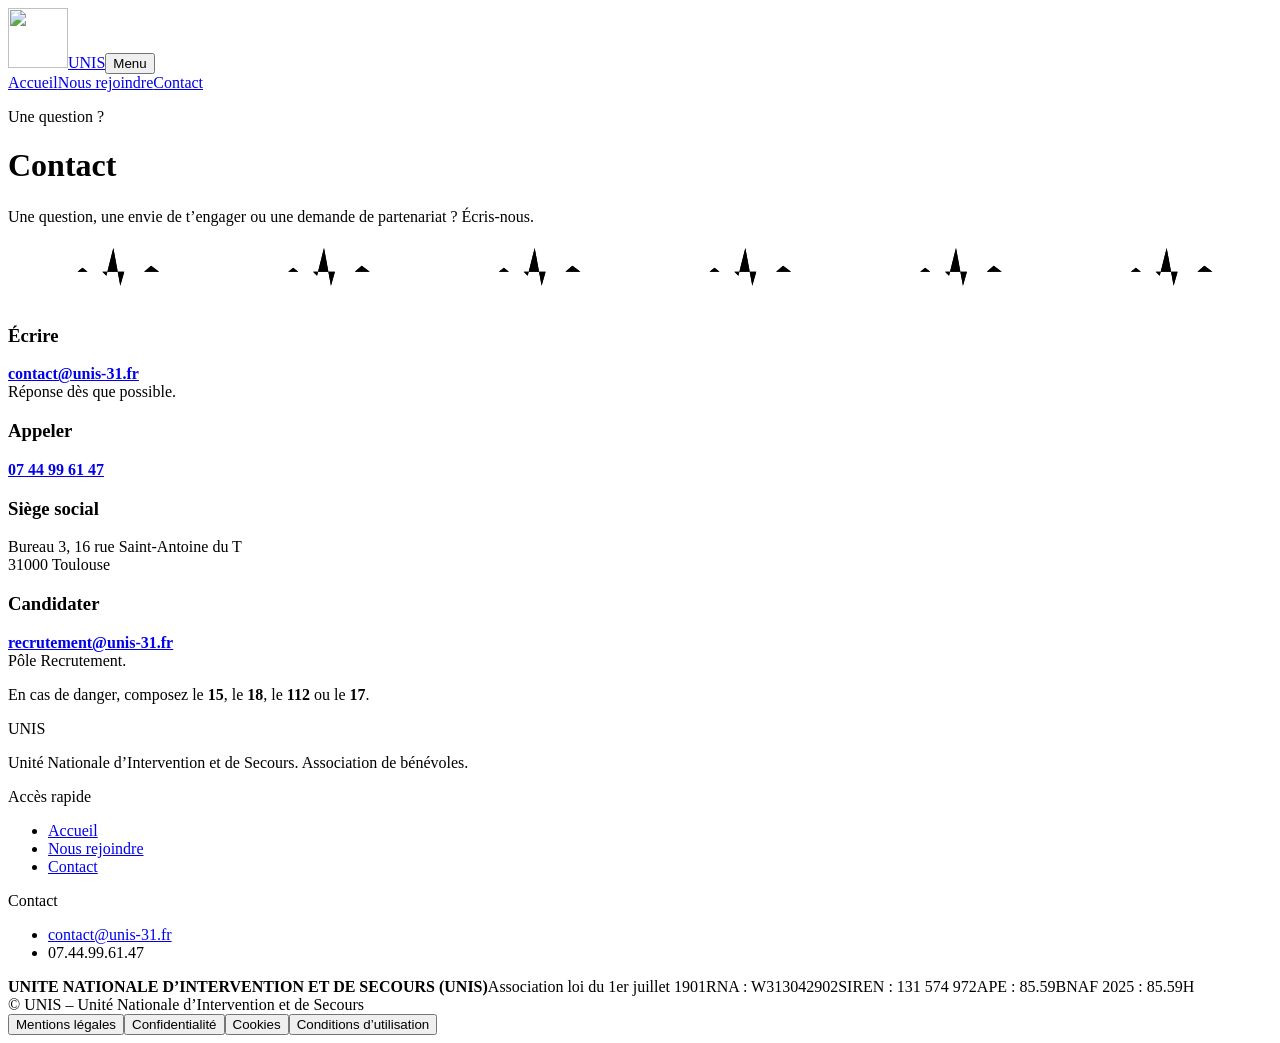
==== contact.html @ af864291 "Add files via upload" ====
<!doctype html><html lang="fr"><head><meta charset="utf-8"><meta name="viewport" content="width=device-width, initial-scale=1, viewport-fit=cover"><title>Contact – UNIS</title><meta name="description" content="UNIS : association de bénévoles engagés dans l’intervention et le secours. Rejoignez l’équipe."><link rel="icon" href="assets/img/logo_unis.png" type="image/png"><link rel="stylesheet" href="https://fonts.googleapis.com/css2?family=Arimo:wght@400;700&family=Bakbak+One&family=Tinos:wght@700&display=swap"><link rel="stylesheet" href="assets/css/style.css"></head><body><header id="hd"><div class="bar"><a class="brand" href="index.html" aria-label="UNIS, accueil"><img src="assets/img/logo_unis.png" alt="" width="60" height="60">UNIS</a><button class="burger" id="bg" aria-expanded="false" aria-controls="nv">Menu</button><nav id="nv" aria-label="Navigation principale"><a href="index.html" data-p="accueil">Accueil</a><a href="rejoindre.html" data-p="rejoindre">Nous rejoindre</a><a href="contact.html" data-p="contact" class="on">Contact</a></nav></div></header><main><div class="pg on"><div class="ph"><div class="wrap"><p class="eyebrow">Une question ?</p><h1>Contact</h1><span class="bar-y"></span><p style="margin-top:24px">Une question, une envie de t’engager ou une demande de partenariat ? Écris-nous.</p></div><svg class="ecg" viewBox="0 0 2544 120" preserveAspectRatio="xMidYMid slice" aria-hidden="true"><path d="M0 60h140 l10 -8 l10 8 h30 l8 8 l14 -56 l14 76 l8 -28 h40 l14 -12 l16 12 h120h140 l10 -8 l10 8 h30 l8 8 l14 -56 l14 76 l8 -28 h40 l14 -12 l16 12 h120h140 l10 -8 l10 8 h30 l8 8 l14 -56 l14 76 l8 -28 h40 l14 -12 l16 12 h120h140 l10 -8 l10 8 h30 l8 8 l14 -56 l14 76 l8 -28 h40 l14 -12 l16 12 h120h140 l10 -8 l10 8 h30 l8 8 l14 -56 l14 76 l8 -28 h40 l14 -12 l16 12 h120h140 l10 -8 l10 8 h30 l8 8 l14 -56 l14 76 l8 -28 h40 l14 -12 l16 12 h120" class="b"/><path d="M0 60h140 l10 -8 l10 8 h30 l8 8 l14 -56 l14 76 l8 -28 h40 l14 -12 l16 12 h120h140 l10 -8 l10 8 h30 l8 8 l14 -56 l14 76 l8 -28 h40 l14 -12 l16 12 h120h140 l10 -8 l10 8 h30 l8 8 l14 -56 l14 76 l8 -28 h40 l14 -12 l16 12 h120h140 l10 -8 l10 8 h30 l8 8 l14 -56 l14 76 l8 -28 h40 l14 -12 l16 12 h120h140 l10 -8 l10 8 h30 l8 8 l14 -56 l14 76 l8 -28 h40 l14 -12 l16 12 h120h140 l10 -8 l10 8 h30 l8 8 l14 -56 l14 76 l8 -28 h40 l14 -12 l16 12 h120" class="t" pathLength="1"/></svg><div class="haz" aria-hidden="true"></div></div><section><div class="wrap"><div class="ct rv">
<div><h3>Écrire</h3><p><a href="mailto:contact@unis-31.fr"><b>contact@unis-31.fr</b></a><br>Réponse dès que possible.</p></div>
<div><h3>Appeler</h3><p><a href="tel:+33744996147"><b>07 44 99 61 47</b></a></p></div>
<div><h3>Siège social</h3><p>Bureau 3, 16 rue Saint-Antoine du T<br>31000 Toulouse</p></div>
<div><h3>Candidater</h3><p><a href="mailto:recrutement@unis-31.fr"><b>recrutement@unis-31.fr</b></a><br>Pôle Recrutement.</p></div>
</div></div></section><div class="urg">En cas de danger, composez le <b>15</b>, le <b>18</b>, le <b>112</b> ou le <b>17</b>.</div></div></main><footer><div class="wrap"><div class="fg"><div><p class="fb">UNIS</p><p>Unité Nationale d’Intervention et de Secours. Association de bénévoles.</p></div>
<div><p class="ft">Accès rapide</p><ul><li><a href="index.html">Accueil</a></li><li><a href="rejoindre.html">Nous rejoindre</a></li><li><a href="contact.html">Contact</a></li></ul></div>
<div><p class="ft">Contact</p><ul><li><a href="mailto:contact@unis-31.fr">contact@unis-31.fr</a></li><li>07.44.99.61.47</li></ul></div></div>
<div class="fl"><strong>UNITE NATIONALE D’INTERVENTION ET DE SECOURS (UNIS)</strong><span>Association loi du 1er juillet 1901</span><span>RNA : W313042902</span><span>SIREN : 131 574 972</span><span>APE : 85.59B</span><span>NAF 2025 : 85.59H</span></div>
<div class="fl b"><span>© UNIS – Unité Nationale d’Intervention et de Secours</span><div><button data-l="l1">Mentions légales</button><button data-l="l2">Confidentialité</button><button data-l="l3">Cookies</button><button data-l="l4">Conditions d’utilisation</button></div></div></div></footer><dialog id="dl"><div class="in"><button class="x" id="xc">Fermer</button>
<section id="l1" style="padding:0"><h2>Mentions légales</h2><h3>Éditeur du site</h3><p>UNITE NATIONALE D’INTERVENTION ET DE SECOURS (UNIS), association régie par la loi du 1er juillet 1901. Siège social : Bureau 3, 16 rue Saint-Antoine du T, 31000 Toulouse. RNA : W313042902 · SIREN : 131 574 972 · APE : 85.59B · NAF 2025 : 85.59H. Contact : contact@unis-31.fr · 07.44.99.61.47</p><h3>Directeur de la publication</h3><p>Unité Nationale d’Intervention et de Secours – tous droits réservés.</p><h3>Hébergement</h3><p>OVH Cloud – 2 rue Kellermann, 59100 Roubaix, France.</p><h3>Propriété intellectuelle</h3><p>Les textes, logos et images du site sont la propriété de l’association ou utilisés avec autorisation. Toute reproduction sans accord préalable est interdite.</p><h3>Responsabilité</h3><p>L’association s’efforce de fournir des informations exactes mais ne peut garantir l’absence d’erreurs. Ce site ne remplace en aucun cas les services d’urgence : en cas de danger, composez le 15, le 18, le 112 ou le 17.</p></section>
<section id="l2" style="padding:24px 0 0"><h2>Politique de confidentialité</h2><h3>Responsable du traitement</h3><p>UNIS – Bureau 3, 16 rue Saint-Antoine du T, 31000 Toulouse, contact@unis-31.fr.</p><h3>Données collectées</h3><p>Uniquement les données que vous nous transmettez : identité, coordonnées, disponibilités et compétences lors d’une candidature ; pour les adhérents, photo et numéro de membre nécessaires au badge nominatif.</p><h3>Finalités et base légale</h3><p>Gestion des adhésions et du bénévolat, fabrication des badges, organisation des activités et réponse à vos messages. Bases légales : exécution de l’adhésion, intérêt légitime de l’association et, pour la photo, votre consentement.</p><h3>Durée de conservation</h3><p>Pendant la durée de l’adhésion, puis 5 ans maximum après la fin de celle-ci, sauf obligation légale contraire.</p><h3>Destinataires</h3><p>Les membres du bureau habilités et, pour les badges, le prestataire d’impression. Vos données ne sont ni vendues ni cédées à des fins commerciales.</p><h3>Vos droits</h3><p>Accès, rectification, effacement, limitation, portabilité et opposition, en écrivant à dsi@unis-31.fr. Vous pouvez aussi saisir la CNIL (cnil.fr).</p></section>
<section id="l3" style="padding:24px 0 0"><h2>Cookies</h2><p>Ce site n’utilise aucun cookie de mesure d’audience, de publicité ou de suivi. Seules des polices de caractères sont chargées depuis Google Fonts, ce qui peut transmettre votre adresse IP à ce service. Si l’association ajoute ultérieurement des outils de statistiques ou des contenus tiers, cette page sera mise à jour et votre consentement sera demandé.</p></section>
<section id="l4" style="padding:24px 0 0"><h2>Conditions d’utilisation</h2><p>L’accès au site est libre et gratuit. En le consultant, vous acceptez les présentes conditions.</p><h3>Usage du site</h3><p>Vous vous engagez à ne pas perturber le fonctionnement du site ni à utiliser son contenu de manière abusive.</p><h3>Liens externes</h3><p>Le site peut contenir des liens vers d’autres sites dont l’association n’est pas responsable du contenu.</p><h3>Évolution et droit applicable</h3><p>L’association peut modifier ces conditions à tout moment. Elles sont soumises au droit français.</p></section>
</div></dialog><script src="assets/js/main.js"></script></body></html>
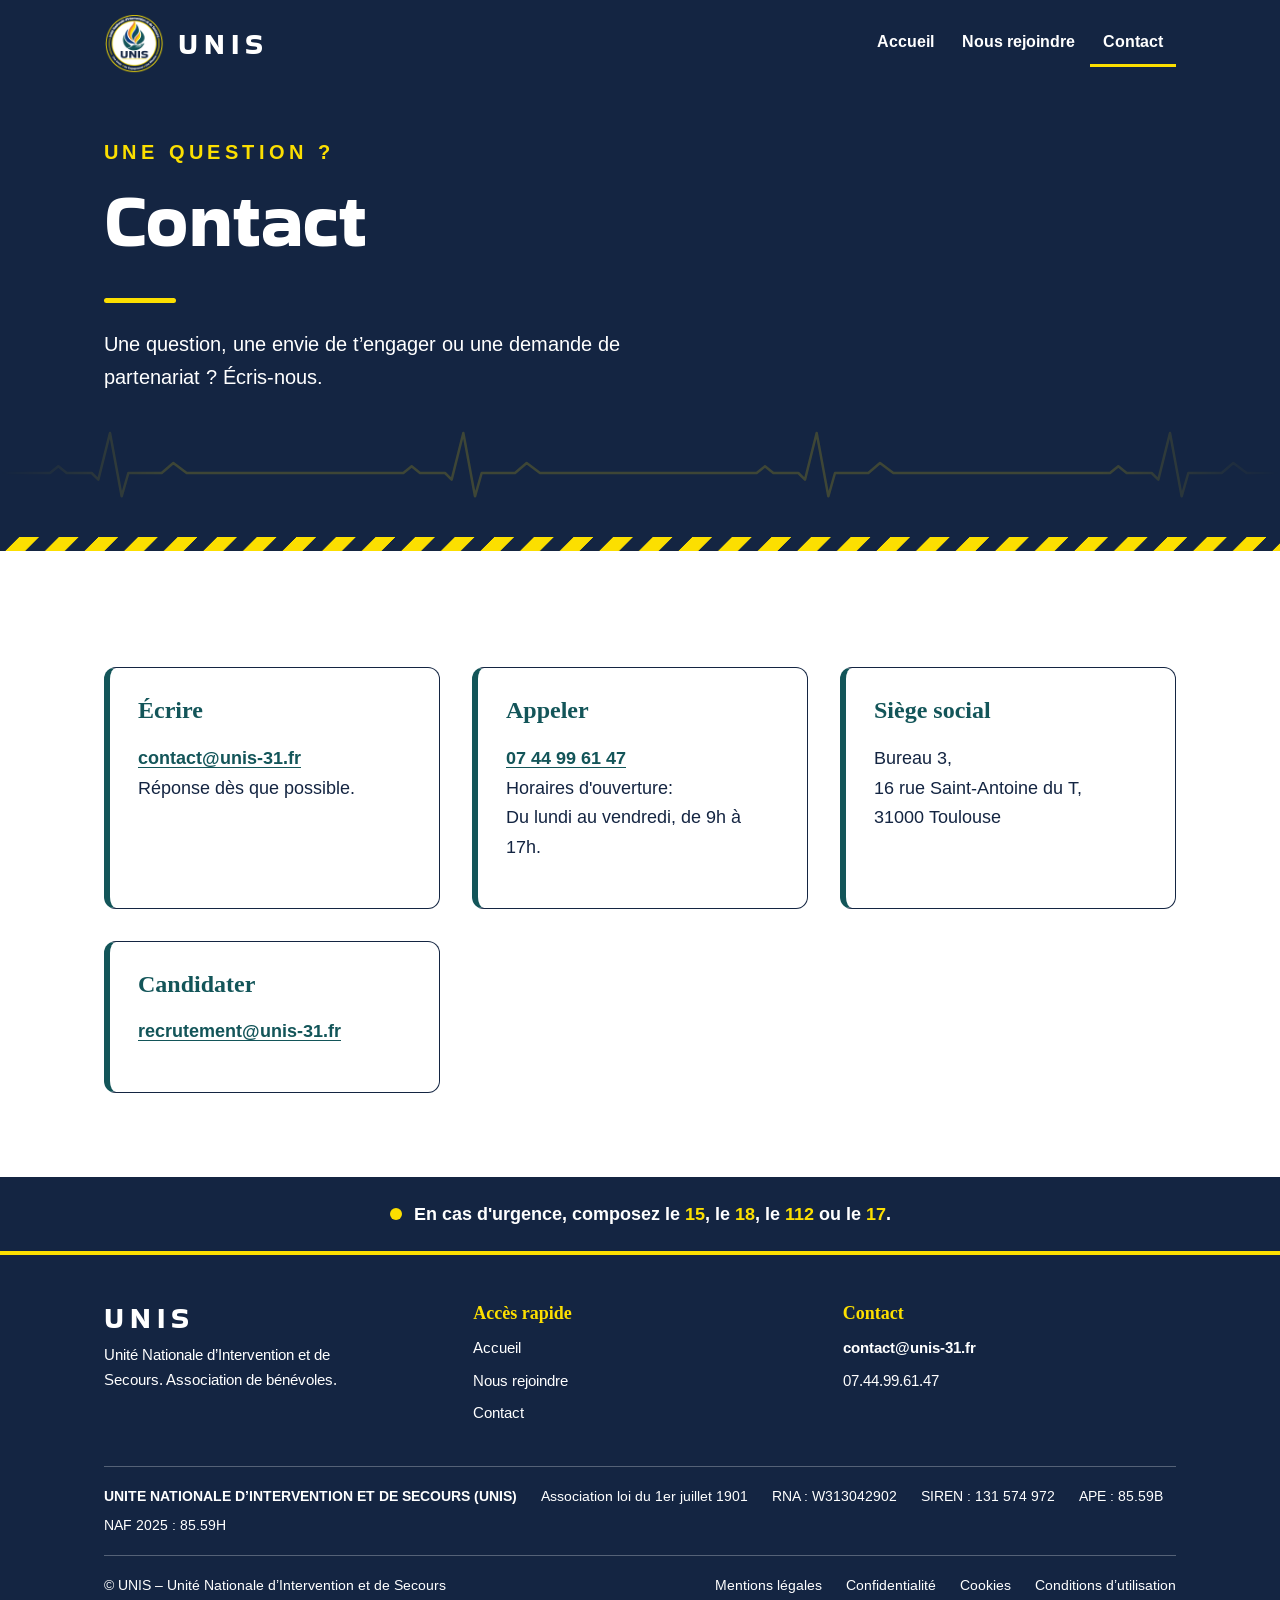
==== commit 964929b1: "Add files via upload" ====
--- a/contact.html
+++ b/contact.html
@@ -1,14 +1,14 @@
-<!doctype html><html lang="fr"><head><meta charset="utf-8"><meta name="viewport" content="width=device-width, initial-scale=1, viewport-fit=cover"><title>Contact – UNIS</title><meta name="description" content="UNIS : association de bénévoles engagés dans l’intervention et le secours. Rejoignez l’équipe."><link rel="icon" href="assets/img/logo_unis.png" type="image/png"><link rel="stylesheet" href="https://fonts.googleapis.com/css2?family=Arimo:wght@400;700&family=Bakbak+One&family=Tinos:wght@700&display=swap"><link rel="stylesheet" href="assets/css/style.css"></head><body><header id="hd"><div class="bar"><a class="brand" href="index.html" aria-label="UNIS, accueil"><img src="assets/img/logo_unis.png" alt="" width="60" height="60">UNIS</a><button class="burger" id="bg" aria-expanded="false" aria-controls="nv">Menu</button><nav id="nv" aria-label="Navigation principale"><a href="index.html" data-p="accueil">Accueil</a><a href="rejoindre.html" data-p="rejoindre">Nous rejoindre</a><a href="contact.html" data-p="contact" class="on">Contact</a></nav></div></header><main><div class="pg on"><div class="ph"><div class="wrap"><p class="eyebrow">Une question ?</p><h1>Contact</h1><span class="bar-y"></span><p style="margin-top:24px">Une question, une envie de t’engager ou une demande de partenariat ? Écris-nous.</p></div><svg class="ecg" viewBox="0 0 2544 120" preserveAspectRatio="xMidYMid slice" aria-hidden="true"><path d="M0 60h140 l10 -8 l10 8 h30 l8 8 l14 -56 l14 76 l8 -28 h40 l14 -12 l16 12 h120h140 l10 -8 l10 8 h30 l8 8 l14 -56 l14 76 l8 -28 h40 l14 -12 l16 12 h120h140 l10 -8 l10 8 h30 l8 8 l14 -56 l14 76 l8 -28 h40 l14 -12 l16 12 h120h140 l10 -8 l10 8 h30 l8 8 l14 -56 l14 76 l8 -28 h40 l14 -12 l16 12 h120h140 l10 -8 l10 8 h30 l8 8 l14 -56 l14 76 l8 -28 h40 l14 -12 l16 12 h120h140 l10 -8 l10 8 h30 l8 8 l14 -56 l14 76 l8 -28 h40 l14 -12 l16 12 h120" class="b"/><path d="M0 60h140 l10 -8 l10 8 h30 l8 8 l14 -56 l14 76 l8 -28 h40 l14 -12 l16 12 h120h140 l10 -8 l10 8 h30 l8 8 l14 -56 l14 76 l8 -28 h40 l14 -12 l16 12 h120h140 l10 -8 l10 8 h30 l8 8 l14 -56 l14 76 l8 -28 h40 l14 -12 l16 12 h120h140 l10 -8 l10 8 h30 l8 8 l14 -56 l14 76 l8 -28 h40 l14 -12 l16 12 h120h140 l10 -8 l10 8 h30 l8 8 l14 -56 l14 76 l8 -28 h40 l14 -12 l16 12 h120h140 l10 -8 l10 8 h30 l8 8 l14 -56 l14 76 l8 -28 h40 l14 -12 l16 12 h120" class="t" pathLength="1"/></svg><div class="haz" aria-hidden="true"></div></div><section><div class="wrap"><div class="ct rv">
+<!doctype html><html lang="fr"><head><meta charset="utf-8"><meta name="viewport" content="width=device-width, initial-scale=1, viewport-fit=cover"><title>Contact – UNIS</title><meta name="description" content="UNIS : association de bénévoles engagés dans l’intervention et le secours. Rejoignez l’équipe."><link rel="icon" href="assets/img/logo_unis.png" type="image/png"><link rel="stylesheet" href="https://fonts.googleapis.com/css2?family=Arimo:wght@400;700&family=Bakbak+One&family=Tinos:wght@700&display=swap"><link rel="stylesheet" href="assets/css/style.css"></head><body><header id="hd"><div class="bar"><a class="brand" href="index.html" aria-label="UNIS, accueil"><img src="assets/img/logo_unis.png" alt="" width="60" height="60">UNIS</a><button class="burger" id="bg" aria-expanded="false" aria-controls="nv">Menu</button><nav id="nv" aria-label="Navigation principale"><a href="index.html" data-p="accueil">Accueil</a><a href="rejoindre.html" data-p="rejoindre">Nous rejoindre</a><a href="contact.html" data-p="contact" class="on">Contact</a></nav></div></header><main><div class="pg on"><div class="ph"><div class="wrap"><p class="eyebrow">Une question ?</p><h1>Contact</h1><span class="bar-y"></span><p style="margin-top:24px">Une question, une envie de t’engager ou une demande de partenariat&nbsp;? Écris-nous.</p></div><svg class="ecg" viewBox="0 0 2544 120" preserveAspectRatio="xMidYMid slice" aria-hidden="true"><path d="M0 60h140 l10 -8 l10 8 h30 l8 8 l14 -56 l14 76 l8 -28 h40 l14 -12 l16 12 h120h140 l10 -8 l10 8 h30 l8 8 l14 -56 l14 76 l8 -28 h40 l14 -12 l16 12 h120h140 l10 -8 l10 8 h30 l8 8 l14 -56 l14 76 l8 -28 h40 l14 -12 l16 12 h120h140 l10 -8 l10 8 h30 l8 8 l14 -56 l14 76 l8 -28 h40 l14 -12 l16 12 h120h140 l10 -8 l10 8 h30 l8 8 l14 -56 l14 76 l8 -28 h40 l14 -12 l16 12 h120h140 l10 -8 l10 8 h30 l8 8 l14 -56 l14 76 l8 -28 h40 l14 -12 l16 12 h120" class="b"/><path d="M0 60h140 l10 -8 l10 8 h30 l8 8 l14 -56 l14 76 l8 -28 h40 l14 -12 l16 12 h120h140 l10 -8 l10 8 h30 l8 8 l14 -56 l14 76 l8 -28 h40 l14 -12 l16 12 h120h140 l10 -8 l10 8 h30 l8 8 l14 -56 l14 76 l8 -28 h40 l14 -12 l16 12 h120h140 l10 -8 l10 8 h30 l8 8 l14 -56 l14 76 l8 -28 h40 l14 -12 l16 12 h120h140 l10 -8 l10 8 h30 l8 8 l14 -56 l14 76 l8 -28 h40 l14 -12 l16 12 h120h140 l10 -8 l10 8 h30 l8 8 l14 -56 l14 76 l8 -28 h40 l14 -12 l16 12 h120" class="t" pathLength="1"/></svg><div class="haz" aria-hidden="true"></div></div><section><div class="wrap"><div class="ct rv">
 <div><h3>Écrire</h3><p><a href="mailto:contact@unis-31.fr"><b>contact@unis-31.fr</b></a><br>Réponse dès que possible.</p></div>
-<div><h3>Appeler</h3><p><a href="tel:+33744996147"><b>07 44 99 61 47</b></a></p></div>
-<div><h3>Siège social</h3><p>Bureau 3, 16 rue Saint-Antoine du T<br>31000 Toulouse</p></div>
-<div><h3>Candidater</h3><p><a href="mailto:recrutement@unis-31.fr"><b>recrutement@unis-31.fr</b></a><br>Pôle Recrutement.</p></div>
-</div></div></section><div class="urg">En cas de danger, composez le <b>15</b>, le <b>18</b>, le <b>112</b> ou le <b>17</b>.</div></div></main><footer><div class="wrap"><div class="fg"><div><p class="fb">UNIS</p><p>Unité Nationale d’Intervention et de Secours. Association de bénévoles.</p></div>
+<div><h3>Appeler</h3><p><a href="tel:+33744996147"><b>07 44 99 61 47</b></a><br>Horaires d'ouverture:<br>Du lundi au vendredi, de 9h à 17h.</p></div>
+<div><h3>Siège social</h3><p>Bureau 3,<br> 16 rue Saint-Antoine du T,<br>31000 Toulouse</p></div>
+<div><h3>Candidater</h3><p><a href="mailto:recrutement@unis-31.fr"><b>recrutement@unis-31.fr</b></a><br></p></div>
+</div></div></section><div class="urg">En cas d'urgence, composez le <b>15</b>, le <b>18</b>, le <b>112</b> ou le <b>17</b>.</div></div></main><footer><div class="wrap"><div class="fg"><div><p class="fb">UNIS</p><p>Unité Nationale d’Intervention et de Secours. Association de bénévoles.</p></div>
 <div><p class="ft">Accès rapide</p><ul><li><a href="index.html">Accueil</a></li><li><a href="rejoindre.html">Nous rejoindre</a></li><li><a href="contact.html">Contact</a></li></ul></div>
 <div><p class="ft">Contact</p><ul><li><a href="mailto:contact@unis-31.fr">contact@unis-31.fr</a></li><li>07.44.99.61.47</li></ul></div></div>
 <div class="fl"><strong>UNITE NATIONALE D’INTERVENTION ET DE SECOURS (UNIS)</strong><span>Association loi du 1er juillet 1901</span><span>RNA : W313042902</span><span>SIREN : 131 574 972</span><span>APE : 85.59B</span><span>NAF 2025 : 85.59H</span></div>
 <div class="fl b"><span>© UNIS – Unité Nationale d’Intervention et de Secours</span><div><button data-l="l1">Mentions légales</button><button data-l="l2">Confidentialité</button><button data-l="l3">Cookies</button><button data-l="l4">Conditions d’utilisation</button></div></div></div></footer><dialog id="dl"><div class="in"><button class="x" id="xc">Fermer</button>
-<section id="l1" style="padding:0"><h2>Mentions légales</h2><h3>Éditeur du site</h3><p>UNITE NATIONALE D’INTERVENTION ET DE SECOURS (UNIS), association régie par la loi du 1er juillet 1901. Siège social : Bureau 3, 16 rue Saint-Antoine du T, 31000 Toulouse. RNA : W313042902 · SIREN : 131 574 972 · APE : 85.59B · NAF 2025 : 85.59H. Contact : contact@unis-31.fr · 07.44.99.61.47</p><h3>Directeur de la publication</h3><p>Unité Nationale d’Intervention et de Secours – tous droits réservés.</p><h3>Hébergement</h3><p>OVH Cloud – 2 rue Kellermann, 59100 Roubaix, France.</p><h3>Propriété intellectuelle</h3><p>Les textes, logos et images du site sont la propriété de l’association ou utilisés avec autorisation. Toute reproduction sans accord préalable est interdite.</p><h3>Responsabilité</h3><p>L’association s’efforce de fournir des informations exactes mais ne peut garantir l’absence d’erreurs. Ce site ne remplace en aucun cas les services d’urgence : en cas de danger, composez le 15, le 18, le 112 ou le 17.</p></section>
+<section id="l1" style="padding:0"><h2>Mentions légales</h2><h3>Éditeur du site</h3><p>UNITE NATIONALE D’INTERVENTION ET DE SECOURS (UNIS), association régie par la loi du 1er juillet 1901. Siège social : Bureau 3, 16 rue Saint-Antoine du T, 31000 Toulouse. RNA : W313042902 · SIREN : 131 574 972 · APE : 85.59B · NAF 2025 : 85.59H. Contact : contact@unis-31.fr · 07.44.99.61.47</p><h3>Directeur de la publication</h3><p>Unité Nationale d’Intervention et de Secours – tous droits réservés.</p><h3>Hébergement</h3><p>OVH Cloud – 2 rue Kellermann, 59100 Roubaix, France.</p><h3>Propriété intellectuelle</h3><p>Les textes, logos et images du site sont la propriété de l’association ou utilisés avec autorisation. Toute reproduction sans accord préalable est interdite.</p><h3>Responsabilité</h3><p>L’association s’efforce de fournir des informations exactes mais ne peut garantir l’absence d’erreurs. Ce site ne remplace en aucun cas les services d’urgence : en cas d'urgence, composez le 15, le 18, le 112 ou le 17.</p></section>
 <section id="l2" style="padding:24px 0 0"><h2>Politique de confidentialité</h2><h3>Responsable du traitement</h3><p>UNIS – Bureau 3, 16 rue Saint-Antoine du T, 31000 Toulouse, contact@unis-31.fr.</p><h3>Données collectées</h3><p>Uniquement les données que vous nous transmettez : identité, coordonnées, disponibilités et compétences lors d’une candidature ; pour les adhérents, photo et numéro de membre nécessaires au badge nominatif.</p><h3>Finalités et base légale</h3><p>Gestion des adhésions et du bénévolat, fabrication des badges, organisation des activités et réponse à vos messages. Bases légales : exécution de l’adhésion, intérêt légitime de l’association et, pour la photo, votre consentement.</p><h3>Durée de conservation</h3><p>Pendant la durée de l’adhésion, puis 5 ans maximum après la fin de celle-ci, sauf obligation légale contraire.</p><h3>Destinataires</h3><p>Les membres du bureau habilités et, pour les badges, le prestataire d’impression. Vos données ne sont ni vendues ni cédées à des fins commerciales.</p><h3>Vos droits</h3><p>Accès, rectification, effacement, limitation, portabilité et opposition, en écrivant à dsi@unis-31.fr. Vous pouvez aussi saisir la CNIL (cnil.fr).</p></section>
 <section id="l3" style="padding:24px 0 0"><h2>Cookies</h2><p>Ce site n’utilise aucun cookie de mesure d’audience, de publicité ou de suivi. Seules des polices de caractères sont chargées depuis Google Fonts, ce qui peut transmettre votre adresse IP à ce service. Si l’association ajoute ultérieurement des outils de statistiques ou des contenus tiers, cette page sera mise à jour et votre consentement sera demandé.</p></section>
 <section id="l4" style="padding:24px 0 0"><h2>Conditions d’utilisation</h2><p>L’accès au site est libre et gratuit. En le consultant, vous acceptez les présentes conditions.</p><h3>Usage du site</h3><p>Vous vous engagez à ne pas perturber le fonctionnement du site ni à utiliser son contenu de manière abusive.</p><h3>Liens externes</h3><p>Le site peut contenir des liens vers d’autres sites dont l’association n’est pas responsable du contenu.</p><h3>Évolution et droit applicable</h3><p>L’association peut modifier ces conditions à tout moment. Elles sont soumises au droit français.</p></section>
--- a/assets/css/style.css
+++ b/assets/css/style.css
@@ -0,0 +1,127 @@
+
+:root{--navy:#142542;--y:#FCDF00;--g:#135559;--w:#fff;--ft:'Bakbak One','Arial Black',sans-serif;--fs:'Tinos','Times New Roman',serif;--fx:'Arimo',Arial,sans-serif;color-scheme:light;box-sizing:border-box;padding-top:env(safe-area-inset-top,0px);padding-bottom:env(safe-area-inset-bottom,0px)}
+html{scroll-behavior:smooth;scroll-padding-top:84px;height:auto}
+*{box-sizing:border-box}
+body{margin:0;background:var(--w);color:var(--navy);font:400 18px/1.65 var(--fx);overflow-x:hidden}
+h1,h2,h3{margin:0 0 .5em}
+h1{font:400 clamp(38px,6.4vw,76px)/1.04 var(--ft);color:var(--w)}
+h2{font:700 clamp(28px,4vw,42px)/1.15 var(--fs)}
+h3{font:700 24px/1.2 var(--fs);color:var(--g)}
+.bar-y{display:block;width:72px;height:5px;border-radius:3px;background:var(--y);margin:14px 0 0;transition:width .8s .3s}
+.rv.in .bar-y,.hero .bar-y{width:72px}.rv:not(.in) .bar-y{width:0}
+a{color:var(--g);text-underline-offset:3px}
+:focus-visible{outline:3px solid var(--y);outline-offset:3px}
+.wrap{max-width:1120px;margin:0 auto;padding:0 24px}
+/* header */
+header{position:fixed;inset:0 0 auto;z-index:50;background:rgba(20,37,66,.0);border-bottom:4px solid transparent;padding-top:env(safe-area-inset-top,0px);transition:background .3s,border-color .3s,box-shadow .3s}
+header.s{background:var(--navy);border-color:var(--y);box-shadow:0 6px 24px rgba(20,37,66,.25)}
+.bar{display:flex;align-items:center;gap:20px;padding:14px 24px;max-width:1120px;margin:0 auto}
+.brand{font:400 30px/1 var(--ft);letter-spacing:.2em;color:var(--w);text-decoration:none}
+nav{margin-left:auto;display:flex;gap:2px}
+nav a{color:var(--w);text-decoration:none;font-weight:700;font-size:16px;padding:8px 13px;border-bottom:3px solid transparent;transition:border-color .2s}
+nav a:hover,nav a.on{border-color:var(--y)}
+.burger{display:none;margin-left:auto;background:none;border:2px solid var(--w);color:var(--w);border-radius:8px;padding:8px 12px;font:700 15px var(--fx);cursor:pointer}
+/* buttons */
+.btn{display:inline-block;font-weight:700;font-size:17px;background:var(--y);color:var(--navy);text-decoration:none;padding:14px 28px;margin:8px 12px 8px 0;border-radius:8px;box-shadow:inset 0 0 0 2px var(--y);transition:transform .2s,background .2s,color .2s}
+.btn:hover{transform:translateY(-3px);background:var(--navy);color:var(--y);box-shadow:inset 0 0 0 2px var(--y)}
+.btn.alt{background:none;color:var(--w);box-shadow:inset 0 0 0 2px var(--w)}
+.btn.alt:hover{background:var(--w);color:var(--navy)}
+.btn.dk{background:var(--navy);color:var(--y);box-shadow:none}.btn.dk:hover{background:var(--g);color:var(--w)}
+/* hero */
+.hero{position:relative;background:var(--navy);color:var(--w);padding:150px 0 170px;overflow:hidden}
+.hero .wrap{position:relative;display:grid;grid-template-columns:1.25fr 1fr;gap:40px;align-items:center}
+.hero p{font-size:20px;max-width:52ch}
+.eyebrow{font:700 14px var(--fx);letter-spacing:.22em;text-transform:uppercase;color:var(--y);margin:0 0 16px}
+.seal{position:relative;justify-self:center;width:min(380px,80vw);aspect-ratio:1;animation:fl 6s ease-in-out infinite}
+.seal img{width:100%;height:100%;display:block;position:relative;border-radius:50%}
+@keyframes fl{50%{transform:translateY(-16px)}}
+/* sections */
+section{padding:84px 0}
+.cards{display:grid;grid-template-columns:repeat(auto-fit,minmax(270px,1fr));gap:28px;margin-top:36px}
+.card{border:1px solid var(--navy);border-radius:12px;padding:28px;background:var(--w);transition:transform .25s,box-shadow .25s;transform-style:preserve-3d}
+.card:hover{box-shadow:0 18px 36px rgba(20,37,66,.18)}
+.ico{width:54px;height:54px;border-radius:50%;background:var(--navy);display:grid;place-items:center;margin-bottom:14px}
+.ico svg{width:28px;height:28px;stroke:var(--y);fill:none;stroke-width:2;stroke-linecap:round;stroke-linejoin:round}
+/* tabs */
+.tabs{display:grid;grid-template-columns:minmax(240px,1fr) 1.6fr;gap:32px;margin-top:36px}
+.tl{display:flex;flex-direction:column;gap:8px}
+.tl button{text-align:left;font:700 16px var(--fx);color:var(--navy);background:var(--w);border:1px solid var(--navy);border-left:6px solid var(--navy);border-radius:8px;padding:14px 16px;cursor:pointer;transition:all .2s}
+.tl button:hover{transform:translateX(6px)}
+.tl button[aria-selected=true]{background:var(--navy);color:var(--w);border-left-color:var(--y)}
+.panel{background:var(--g);color:var(--w);border-radius:12px;padding:36px;min-height:260px;animation:pi .4s}
+.panel h3{color:var(--y);font-size:28px}
+@keyframes pi{from{opacity:0;transform:translateY(14px)}}
+/* join */
+.join{background:var(--navy);color:var(--w);position:relative}
+.join h2{color:var(--w)}
+.steps{display:grid;grid-template-columns:repeat(auto-fit,minmax(220px,1fr));gap:28px;margin-top:44px;counter-reset:s;position:relative}
+.step{counter-increment:s;border-top:3px solid var(--y);padding-top:18px}
+.step::before{content:counter(s);display:grid;place-items:center;width:46px;height:46px;border-radius:50%;background:var(--y);color:var(--navy);font:400 24px var(--ft);margin:-42px 0 14px}
+.step h3{color:var(--y)}
+.note{margin-top:40px;border-left:6px solid var(--y);background:rgba(255,255,255,.08);border-radius:8px;padding:16px 20px;font-size:16px}
+.pol{display:flex;flex-wrap:wrap;gap:12px;margin-top:32px}
+.pol span{border:1px solid var(--navy);border-radius:999px;padding:8px 18px;font-weight:700;font-size:15px;transition:all .2s}
+.pol span:hover{background:var(--navy);color:var(--y);transform:translateY(-3px)}
+/* contact */
+.ct{display:grid;grid-template-columns:1fr 1fr;gap:32px;margin-top:32px}
+.ct>div{border:1px solid var(--navy);border-left:6px solid var(--g);border-radius:12px;padding:28px}
+.urg{background:var(--navy);color:var(--w);text-align:center;padding:22px 24px;font-weight:700}
+.urg b{color:var(--y)}
+/* footer */
+footer{background:var(--navy);color:var(--w);border-top:4px solid var(--y);font-size:15px}
+.fg{display:grid;grid-template-columns:repeat(auto-fit,minmax(200px,1fr));gap:36px;padding:48px 0 32px}
+.fb{font:400 30px/1 var(--ft);letter-spacing:.2em;margin:0 0 10px}
+.ft{font:700 18px var(--fs);color:var(--y);margin:0 0 12px}
+footer p{margin:0;max-width:34ch}footer ul{list-style:none;margin:0;padding:0}footer li{margin-bottom:8px}
+footer a,footer button{color:var(--w);background:none;border:0;padding:0;font:inherit;text-decoration:none;cursor:pointer}
+footer a:hover,footer button:hover{text-decoration:underline;text-underline-offset:4px}
+footer a[href^=mailto]{font-weight:700}
+.fl{border-top:1px solid rgba(255,255,255,.28);padding:18px 0;font-size:14px;display:flex;flex-wrap:wrap;gap:6px 24px}
+.fl.b{justify-content:space-between;gap:10px 32px}.fl.b div{display:flex;flex-wrap:wrap;gap:8px 24px}
+dialog{border:0;border-radius:12px;max-width:720px;width:92vw;max-height:84vh;padding:0;color:var(--navy)}
+dialog::backdrop{background:rgba(20,37,66,.7)}
+dialog .in{padding:28px 32px 36px;overflow:auto;max-height:84vh;font-size:16px;line-height:1.55}
+dialog h2{font-size:28px}dialog h3{font-size:19px;margin:1em 0 .3em}
+.x{float:right;background:var(--navy);color:var(--y);border:0;border-radius:8px;padding:8px 14px;font:700 15px var(--fx);cursor:pointer}
+.rv{opacity:0;transform:translateY(34px);transition:opacity .8s,transform .8s}.rv.in{opacity:1;transform:none}
+.rv.d1{transition-delay:.12s}.rv.d2{transition-delay:.24s}
+@media(max-width:860px){.hero .wrap,.tabs,.ct{grid-template-columns:1fr}.seal{order:-1;width:240px}.hero{padding-top:120px}
+nav{display:none;position:absolute;top:100%;left:0;right:0;background:var(--navy);flex-direction:column;padding:10px 24px 20px;border-bottom:4px solid var(--y)}nav.o{display:flex}.burger{display:block}.scroll{display:none}
+.tl{flex-direction:row;overflow-x:auto}.tl button{white-space:nowrap}}
+@media(prefers-reduced-motion:reduce){*{animation:none!important;transition:none!important}.rv{opacity:1;transform:none}html{scroll-behavior:auto}}
+
+.hero{padding:150px 0 30px}
+.seal{animation:fl 9s ease-in-out infinite}@keyframes fl{50%{transform:translateY(-8px)}}
+.seal::before{content:"";position:absolute;inset:-18%;border-radius:50%;background:radial-gradient(circle closest-side,rgba(252,223,0,.26) 55%,rgba(252,223,0,0) 100%);animation:br 7s ease-in-out infinite}
+.seal::after{content:"";position:absolute;inset:-3%;border-radius:50%;border:1px solid rgba(252,223,0,.35);animation:pu 7s ease-out infinite}
+@keyframes br{0%,100%{opacity:.35;transform:scale(.97)}50%{opacity:.8;transform:scale(1.03)}}
+@keyframes pu{from{transform:scale(1);opacity:.5}to{transform:scale(1.22);opacity:0}}
+.brand{display:flex;align-items:center;gap:14px}.brand img{width:60px;height:60px;display:block}
+@media(max-width:480px){.brand{font-size:26px;gap:10px}.brand img{width:52px;height:52px}}
+.ecg{pointer-events:none}
+.ecg path{fill:none;stroke:#FCDF00;stroke-width:3;stroke-linejoin:round}.ecg .b{opacity:.18}
+.ecg .t{stroke-dasharray:.16 .84;filter:drop-shadow(0 0 6px #FCDF00);animation:tr 3.4s linear infinite}
+@keyframes tr{from{stroke-dashoffset:.16}to{stroke-dashoffset:-.84}}
+.haz{position:absolute;left:0;right:0;bottom:0;height:14px;background:repeating-linear-gradient(-45deg,#FCDF00 0 14px,#142542 14px 28px);background-size:39.6px 39.6px;animation:hz 1.2s linear infinite}
+@keyframes hz{to{background-position:39.6px 0}}
+.card{position:relative;overflow:hidden;padding-top:38px}
+.card::before{content:"";position:absolute;inset:0 0 auto;height:8px;background:repeating-linear-gradient(-45deg,#FCDF00 0 8px,#142542 8px 16px)}
+.ico{animation:hb 1.8s infinite}
+@keyframes hb{0%,40%,100%{transform:scale(1)}14%{transform:scale(1.14)}28%{transform:scale(1)}}
+.urg b{display:inline-block;animation:hb 1.8s infinite}
+.urg::before{content:"";display:inline-block;width:12px;height:12px;border-radius:50%;background:var(--y);margin-right:12px;animation:bl 1s steps(2) infinite}
+@keyframes bl{50%{opacity:.15}}
+.ph{position:relative;background:var(--navy);color:var(--w);padding:140px 0 30px;overflow:hidden}
+.ph .wrap{position:relative}.ph p{font-size:20px;max-width:56ch}
+.ct{grid-template-columns:repeat(auto-fit,minmax(260px,1fr))}
+.brand{letter-spacing:.2em;transition:letter-spacing .45s,color .3s}.brand img{transition:transform .7s cubic-bezier(.34,1.56,.64,1),filter .3s}
+.brand:hover,.brand:focus-visible{letter-spacing:.27em;color:var(--y)}
+.brand:hover img,.brand:focus-visible img{transform:rotate(360deg) scale(1.1);filter:drop-shadow(0 0 10px rgba(252,223,0,.75))}
+.hero{padding-bottom:0}.ph{padding-bottom:0}
+.hero>.ecg,.ph>.ecg{position:relative;display:block;bottom:auto;left:auto;width:100%;height:100px;margin:30px 0 28px;-webkit-mask-image:linear-gradient(90deg,transparent,#000 14%,#000 86%,transparent);mask-image:linear-gradient(90deg,transparent,#000 14%,#000 86%,transparent)}
+.ecg .t{stroke-dasharray:.12 .88;animation:tr2 5s linear infinite}
+@keyframes tr2{from{stroke-dashoffset:.12}to{stroke-dashoffset:-.88}}
+.brand{transition:color .3s,letter-spacing .35s}.brand img{transition:transform .35s cubic-bezier(.3,1.4,.5,1),filter .35s}
+.brand:hover,.brand:focus-visible{color:var(--y);letter-spacing:.27em}
+.brand:hover img,.brand:focus-visible img{transform:scale(1.12);filter:drop-shadow(0 0 10px rgba(252,223,0,.7))}
+.pg{display:none}.pg.on{display:block;animation:pi .5s}
